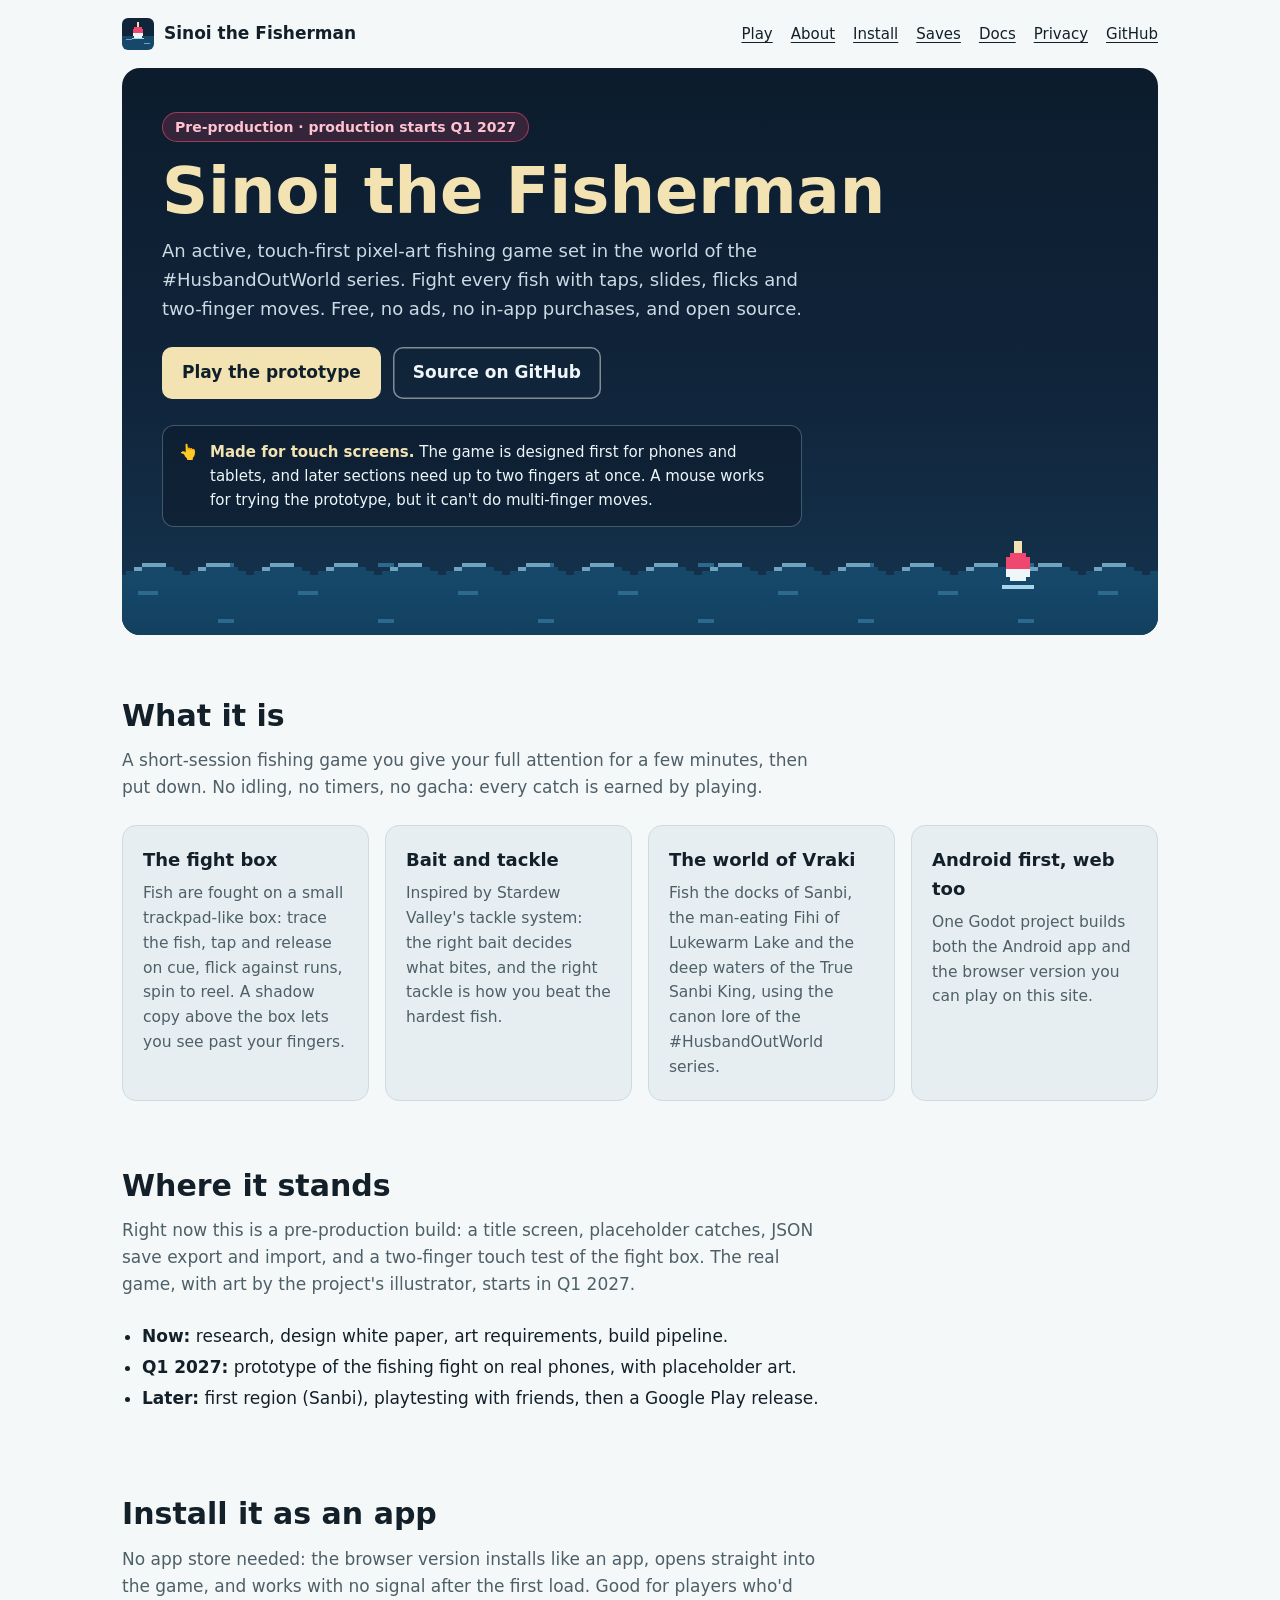
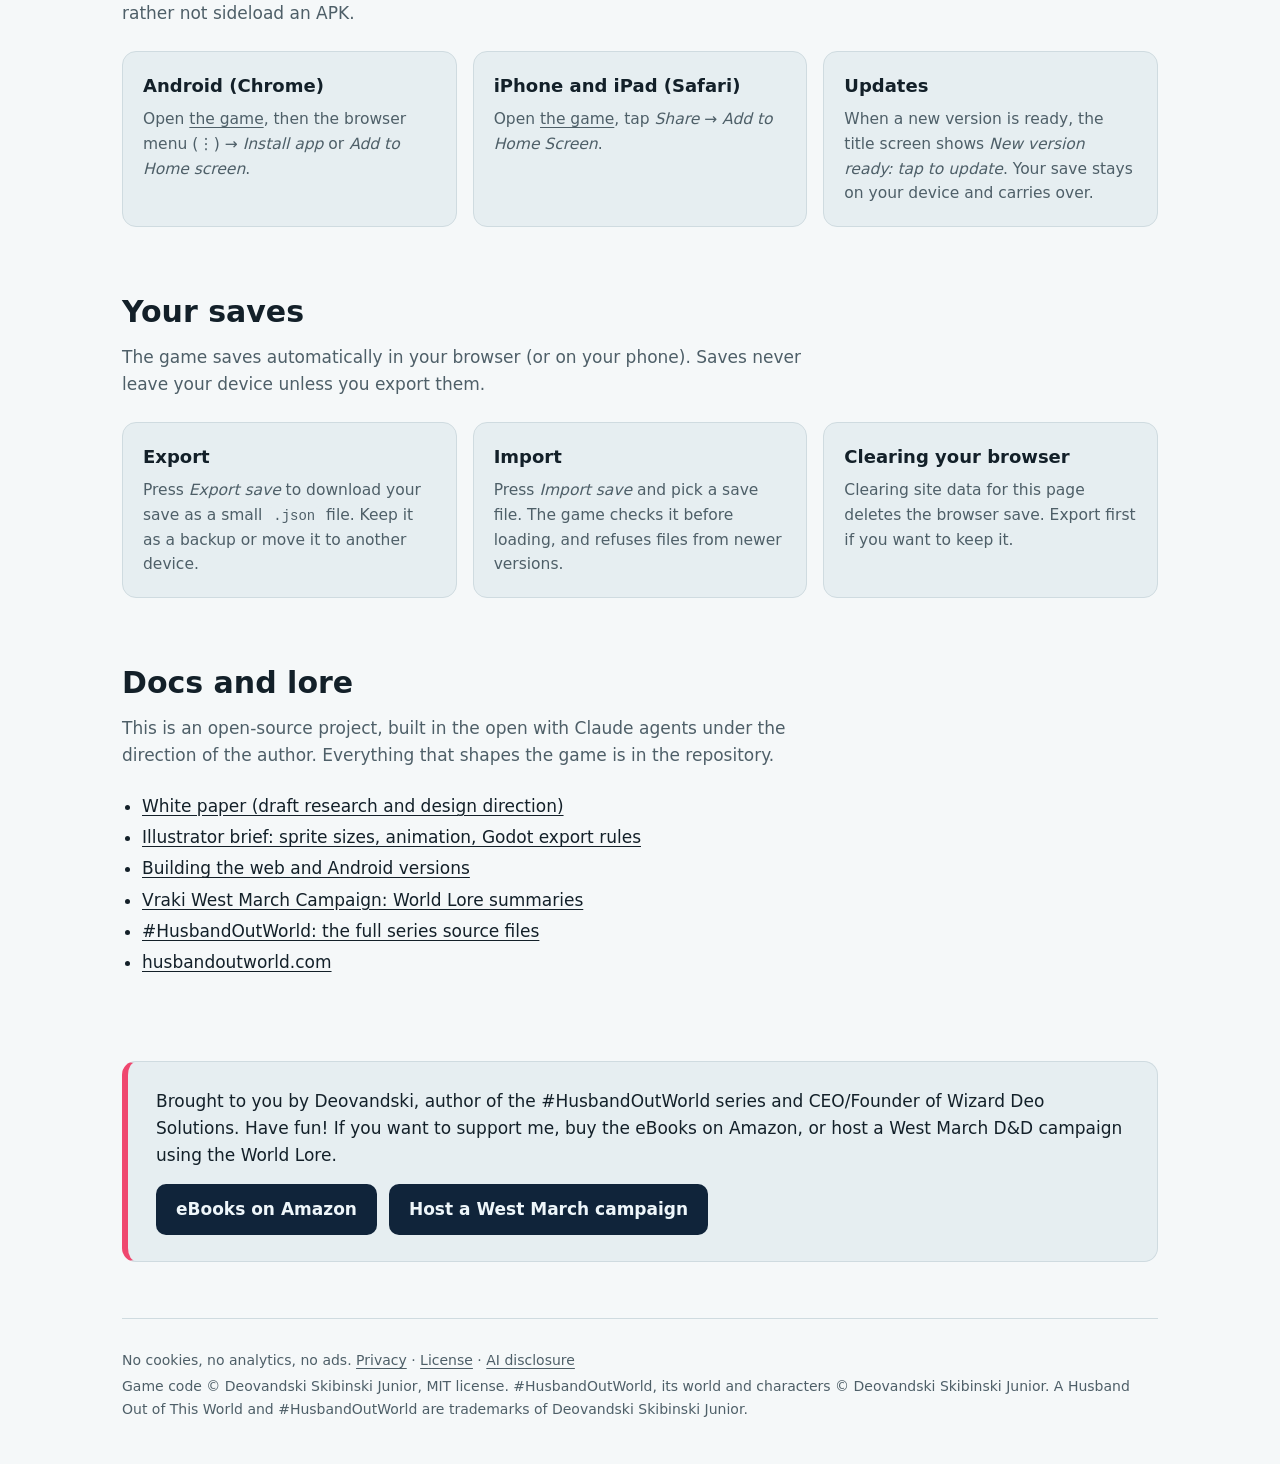
==== site/index.html @ 95990722 "Install from the landing page: shared site manifest and a game-specific app id The landing page link" ====
<!doctype html>
<html lang="en">
<head>
  <meta charset="utf-8">
  <meta name="viewport" content="width=device-width, initial-scale=1">
  <title>Sinoi the Fisherman — a touch-first pixel fishing game</title>
  <meta name="description" content="Sinoi the Fisherman is an open-source, active, touch-first pixel-art fishing game set in the world of the #HusbandOutWorld series. Free, no ads, no in-app purchases. In pre-production.">
  <meta property="og:title" content="Sinoi the Fisherman">
  <meta property="og:description" content="An open-source, touch-first pixel-art fishing game set in the world of #HusbandOutWorld. In pre-production.">
  <meta property="og:image" content="icon.png">
  <link rel="icon" type="image/png" href="icon.png">
  <!-- Installable app (generated by tools/web_postexport.py at deploy time). -->
  <link rel="manifest" href="manifest.webmanifest">
  <meta name="theme-color" content="#10243a">
  <link rel="apple-touch-icon" href="play/index.180x180.png">
  <meta name="apple-mobile-web-app-title" content="Sinoi">
  <link rel="stylesheet" href="style.css">
</head>
<body>
  <div class="wrap">
    <header class="top">
      <a class="brand" href="./"><img src="icon.png" alt="">Sinoi the Fisherman</a>
      <nav>
        <a href="play/">Play</a>
        <a href="#about">About</a>
        <a href="#install">Install</a>
        <a href="#saves">Saves</a>
        <a href="#docs">Docs</a>
        <a href="privacy.html">Privacy</a>
        <a href="https://github.com/Deovandski/Sinoi-the-fisherman">GitHub</a>
      </nav>
    </header>

    <div class="hero">
      <span class="badge">Pre-production · production starts Q1 2027</span>
      <h1>Sinoi the Fisherman</h1>
      <p class="lead">An active, touch-first pixel-art fishing game set in the world of the #HusbandOutWorld series. Fight every fish with taps, slides, flicks and two-finger moves. Free, no ads, no in-app purchases, and open source.</p>
      <div class="actions">
        <a class="btn" href="play/">Play the prototype</a>
        <a class="btn ghost" href="https://github.com/Deovandski/Sinoi-the-fisherman">Source on GitHub</a>
      </div>
      <div class="touch-note" role="note">
        <span aria-hidden="true">👆</span>
        <div><strong>Made for touch screens.</strong> The game is designed first for phones and tablets, and later sections need up to two fingers at once. A mouse works for trying the prototype, but it can't do multi-finger moves.</div>
      </div>
      <span class="bobber" aria-hidden="true"></span>
    </div>

    <section id="about">
      <h2>What it is</h2>
      <p class="lede">A short-session fishing game you give your full attention for a few minutes, then put down. No idling, no timers, no gacha: every catch is earned by playing.</p>
      <div class="grid">
        <div class="card"><h3>The fight box</h3><p>Fish are fought on a small trackpad-like box: trace the fish, tap and release on cue, flick against runs, spin to reel. A shadow copy above the box lets you see past your fingers.</p></div>
        <div class="card"><h3>Bait and tackle</h3><p>Inspired by Stardew Valley's tackle system: the right bait decides what bites, and the right tackle is how you beat the hardest fish.</p></div>
        <div class="card"><h3>The world of Vraki</h3><p>Fish the docks of Sanbi, the man-eating Fihi of Lukewarm Lake and the deep waters of the True Sanbi King, using the canon lore of the #HusbandOutWorld series.</p></div>
        <div class="card"><h3>Android first, web too</h3><p>One Godot project builds both the Android app and the browser version you can play on this site.</p></div>
      </div>
    </section>

    <section id="status">
      <h2>Where it stands</h2>
      <p class="lede">Right now this is a pre-production build: a title screen, placeholder catches, JSON save export and import, and a two-finger touch test of the fight box. The real game, with art by the project's illustrator, starts in Q1 2027.</p>
      <ul class="plain">
        <li><strong>Now:</strong> research, design white paper, art requirements, build pipeline.</li>
        <li><strong>Q1 2027:</strong> prototype of the fishing fight on real phones, with placeholder art.</li>
        <li><strong>Later:</strong> first region (Sanbi), playtesting with friends, then a Google Play release.</li>
      </ul>
    </section>

    <section id="install">
      <h2>Install it as an app</h2>
      <p class="lede">No app store needed: the browser version installs like an app, opens straight into the game, and works with no signal after the first load. Good for players who'd rather not sideload an APK.</p>
      <div class="grid">
        <div class="card"><h3>Android (Chrome)</h3><p>Open <a href="play/">the game</a>, then the browser menu (⋮) → <em>Install app</em> or <em>Add to Home screen</em>.</p></div>
        <div class="card"><h3>iPhone and iPad (Safari)</h3><p>Open <a href="play/">the game</a>, tap <em>Share</em> → <em>Add to Home Screen</em>.</p></div>
        <div class="card"><h3>Updates</h3><p>When a new version is ready, the title screen shows <em>New version ready: tap to update</em>. Your save stays on your device and carries over.</p></div>
      </div>
    </section>

    <section id="saves">
      <h2>Your saves</h2>
      <p class="lede">The game saves automatically in your browser (or on your phone). Saves never leave your device unless you export them.</p>
      <div class="grid">
        <div class="card"><h3>Export</h3><p>Press <em>Export save</em> to download your save as a small <code>.json</code> file. Keep it as a backup or move it to another device.</p></div>
        <div class="card"><h3>Import</h3><p>Press <em>Import save</em> and pick a save file. The game checks it before loading, and refuses files from newer versions.</p></div>
        <div class="card"><h3>Clearing your browser</h3><p>Clearing site data for this page deletes the browser save. Export first if you want to keep it.</p></div>
      </div>
    </section>

    <section id="docs">
      <h2>Docs and lore</h2>
      <p class="lede">This is an open-source project, built in the open with Claude agents under the direction of the author. Everything that shapes the game is in the repository.</p>
      <ul class="plain">
        <li><a href="https://github.com/Deovandski/Sinoi-the-fisherman/tree/main/docs/white-paper">White paper (draft research and design direction)</a></li>
        <li><a href="https://github.com/Deovandski/Sinoi-the-fisherman/blob/main/docs/art/illustrator-brief.md">Illustrator brief: sprite sizes, animation, Godot export rules</a></li>
        <li><a href="https://github.com/Deovandski/Sinoi-the-fisherman/blob/main/docs/BUILDING.md">Building the web and Android versions</a></li>
        <li><a href="https://github.com/Deovandski/Vraki-West-March-Campaign-D-D">Vraki West March Campaign: World Lore summaries</a></li>
        <li><a href="https://github.com/Deovandski/HusbandOutWorld">#HusbandOutWorld: the full series source files</a></li>
        <li><a href="https://husbandoutworld.com/">husbandoutworld.com</a></li>
      </ul>
    </section>

    <div class="support">
      <p>Brought to you by Deovandski, author of the #HusbandOutWorld series and CEO/Founder of Wizard Deo Solutions. Have fun! If you want to support me, buy the eBooks on Amazon, or host a West March D&amp;D campaign using the World Lore.</p>
      <div class="actions">
        <a class="btn" href="https://www.amazon.com/dp/B0BT5XM4QC">eBooks on Amazon</a>
        <a class="btn" href="https://github.com/Deovandski/Vraki-West-March-Campaign-D-D">Host a West March campaign</a>
      </div>
    </div>

    <footer>
      <p>No cookies, no analytics, no ads. <a href="privacy.html">Privacy</a> · <a href="https://github.com/Deovandski/Sinoi-the-fisherman/blob/main/LICENSE">License</a> · <a href="https://github.com/Deovandski/Sinoi-the-fisherman/blob/main/AI-DISCLOSURE.md">AI disclosure</a></p>
      <p>Game code © Deovandski Skibinski Junior, MIT license. #HusbandOutWorld, its world and characters © Deovandski Skibinski Junior. A Husband Out of This World and #HusbandOutWorld are trademarks of Deovandski Skibinski Junior.</p>
    </footer>
  </div>
</body>
</html>
---- site/style.css ----
:root {
  --sea-deep: #0d1b2a;
  --sea: #10243a;
  --sea-2: #16486a;
  --foam: #eef6fa;
  --mist: #9fc3d6;
  --sand: #f3e3b3;
  --coral: #ef476f;
  --kelp: #06d6a0;
  --paper: #f5f8f9;
  --paper-2: #e6eef1;
  --rule: #cfdbe0;
  --ink: #132029;
  --ink-soft: #4e5f68;
  --focus: #2f7df6;
  --radius: 18px;
}
@media (prefers-color-scheme: dark) {
  :root {
    --paper: #0b151d;
    --paper-2: #13222d;
    --rule: #26404f;
    --ink: #e6eff3;
    --ink-soft: #9db2bd;
  }
}
* { box-sizing: border-box; }
html { -webkit-text-size-adjust: 100%; scroll-behavior: smooth; }
@media (prefers-reduced-motion: reduce) { html { scroll-behavior: auto; } }
body {
  margin: 0;
  background: var(--paper);
  color: var(--ink);
  font-family: system-ui, -apple-system, "Segoe UI", Roboto, sans-serif;
  font-size: 17px;
  line-height: 1.6;
}
a { color: inherit; text-underline-offset: 3px; }
:focus-visible { outline: 3px solid var(--focus); outline-offset: 3px; border-radius: 4px; }
.wrap { max-width: 1080px; margin: 0 auto; padding: 0 22px; }

.top { display: flex; align-items: center; justify-content: space-between; gap: 16px; padding: 18px 0; flex-wrap: wrap; }
.brand { display: flex; align-items: center; gap: 10px; font-weight: 800; text-decoration: none; }
.brand img { width: 32px; height: 32px; image-rendering: pixelated; border-radius: 6px; }
.top nav { display: flex; gap: 18px; font-size: 15px; flex-wrap: wrap; }

.hero {
  /* Night sky over the whole text area; the sea is a strip along the bottom
     so the waterline never cuts through the text or buttons. */
  background: linear-gradient(180deg, #0c1c2d 0%, var(--sea) 55%, #15344f 100%);
  color: var(--foam);
  border-radius: var(--radius);
  padding: 44px 40px 108px;
  position: relative;
  overflow: hidden;
}
.hero > * { position: relative; z-index: 1; }
.hero::after {
  content: "";
  position: absolute;
  left: 0; right: 0; bottom: 0;
  height: 72px;
  /* Pixel waves (16 x 4 tile drawn at 4x), then deep water with foam dashes. */
  background:
    url("data:image/svg+xml,%3Csvg xmlns='http://www.w3.org/2000/svg' width='16' height='4' shape-rendering='crispEdges'%3E%3Crect x='5' y='0' width='6' height='1' fill='%236fa3c0'/%3E%3Crect x='3' y='1' width='10' height='1' fill='%2316486a'/%3E%3Crect x='3' y='1' width='2' height='1' fill='%236fa3c0'/%3E%3Crect x='1' y='2' width='14' height='1' fill='%2316486a'/%3E%3Crect x='0' y='3' width='16' height='1' fill='%2316486a'/%3E%3C/svg%3E") repeat-x 0 0 / 64px 16px,
    url("data:image/svg+xml,%3Csvg xmlns='http://www.w3.org/2000/svg' width='40' height='14' shape-rendering='crispEdges'%3E%3Crect x='4' y='3' width='5' height='1' fill='%232a6a8f'/%3E%3Crect x='24' y='10' width='4' height='1' fill='%232a6a8f'/%3E%3C/svg%3E") repeat 0 16px / 160px 56px,
    linear-gradient(transparent 16px, #16486a 16px, #12405f 100%);
  image-rendering: pixelated;
}
.hero .bobber {
  position: absolute; z-index: 1;
  right: 12%; bottom: 46px;
  width: 32px; height: 48px;
  background: url("data:image/svg+xml,%3Csvg xmlns='http://www.w3.org/2000/svg' width='8' height='12' shape-rendering='crispEdges'%3E%3Crect x='3' y='0' width='2' height='3' fill='%23f3e3b3'/%3E%3Crect x='2' y='3' width='4' height='1' fill='%23ef476f'/%3E%3Crect x='1' y='4' width='6' height='3' fill='%23ef476f'/%3E%3Crect x='1' y='7' width='6' height='2' fill='%23eef6fa'/%3E%3Crect x='2' y='9' width='4' height='1' fill='%23eef6fa'/%3E%3Crect x='0' y='11' width='8' height='1' fill='%23a9d3e8'/%3E%3C/svg%3E") no-repeat center / 32px 48px;
  image-rendering: pixelated;
  animation: bob 2.4s steps(4, end) infinite;
}
@keyframes bob { 0%, 100% { transform: translateY(0); } 50% { transform: translateY(4px); } }
@media (prefers-reduced-motion: reduce) { .hero .bobber { animation: none; } }
@media (max-width: 640px) {
  .hero { padding: 32px 22px 100px; }
  .hero .bobber { right: 22px; }
}
.badge {
  display: inline-block; font-size: 14px; font-weight: 700;
  background: rgba(239, 71, 111, .18); color: #ffc2d1;
  border: 1px solid rgba(239, 71, 111, .6); border-radius: 999px; padding: 3px 12px;
}
.hero h1 { font-size: clamp(36px, 6vw, 64px); line-height: 1.04; margin: 16px 0 12px; font-weight: 800; color: var(--sand); }
.hero p.lead { max-width: 40rem; color: #c9dbe4; font-size: 18px; margin: 0 0 24px; }
.actions { display: flex; flex-wrap: wrap; gap: 12px; align-items: center; }
.btn {
  font: inherit; font-weight: 800;
  display: inline-flex; align-items: center; gap: 8px;
  background: var(--sand); color: #10202b;
  padding: 12px 20px; border-radius: 10px; text-decoration: none; border: 0; cursor: pointer;
}
.btn:hover { background: #fff3cf; }
.btn.ghost { background: transparent; color: var(--foam); box-shadow: inset 0 0 0 1.5px rgba(238, 246, 250, .5); }
.btn.ghost:hover { box-shadow: inset 0 0 0 2px var(--foam); }

.touch-note {
  margin-top: 26px; display: flex; gap: 12px; align-items: flex-start;
  background: rgba(13, 27, 42, .55); border: 1px solid rgba(159, 195, 214, .35);
  border-radius: 12px; padding: 14px 16px; max-width: 40rem; font-size: 15px;
}
.touch-note strong { color: var(--sand); }

section { padding: 64px 0 4px; }
h2 { font-size: 30px; line-height: 1.15; margin: 0 0 14px; font-weight: 800; }
h3 { font-size: 18px; margin: 0 0 6px; }
.lede { max-width: 44rem; color: var(--ink-soft); margin: 0 0 24px; }
.grid { display: grid; gap: 16px; grid-template-columns: repeat(auto-fit, minmax(240px, 1fr)); }
.card { background: var(--paper-2); border: 1px solid var(--rule); border-radius: 14px; padding: 20px; }
.card p { margin: 0; color: var(--ink-soft); font-size: 15.5px; }
code { font-size: .9em; background: var(--paper-2); padding: 1px 6px; border-radius: 5px; }
ul.plain { padding-left: 20px; }
ul.plain li { margin: 4px 0; }

.support {
  margin: 64px 0 0; padding: 26px 28px; border-radius: 14px;
  background: var(--paper-2); border: 1px solid var(--rule); border-left: 6px solid var(--coral);
}
.support p { margin: 0 0 14px; }
.support .btn { background: var(--sea); color: var(--foam); }
.support .btn:hover { background: var(--sea-2); }

footer { margin: 56px 0 0; padding: 26px 0 40px; border-top: 1px solid var(--rule); color: var(--ink-soft); font-size: 14px; }
footer p { margin: 4px 0; }

/* Play page */
.play-page { background: var(--sea-deep); color: var(--foam); min-height: 100vh; margin: 0; }
.play-bar { display: flex; align-items: center; justify-content: space-between; gap: 10px; padding: 8px 14px; font-size: 14px; flex-wrap: wrap; }
.play-bar a { color: var(--mist); }
.stage { display: flex; justify-content: center; padding: 0 0 12px; }
.stage iframe {
  border: 0; display: block; background: var(--sea);
  height: calc(100vh - 92px); height: calc(100dvh - 92px);
  aspect-ratio: 9 / 18; max-width: 100vw;
  border-radius: 10px;
}
.play-help { max-width: 640px; margin: 0 auto; padding: 0 16px 24px; font-size: 14px; color: #c9dbe4; }
@media (max-width: 700px) and (pointer: coarse) {
  .stage iframe { aspect-ratio: auto; width: 100vw; border-radius: 0; }
}
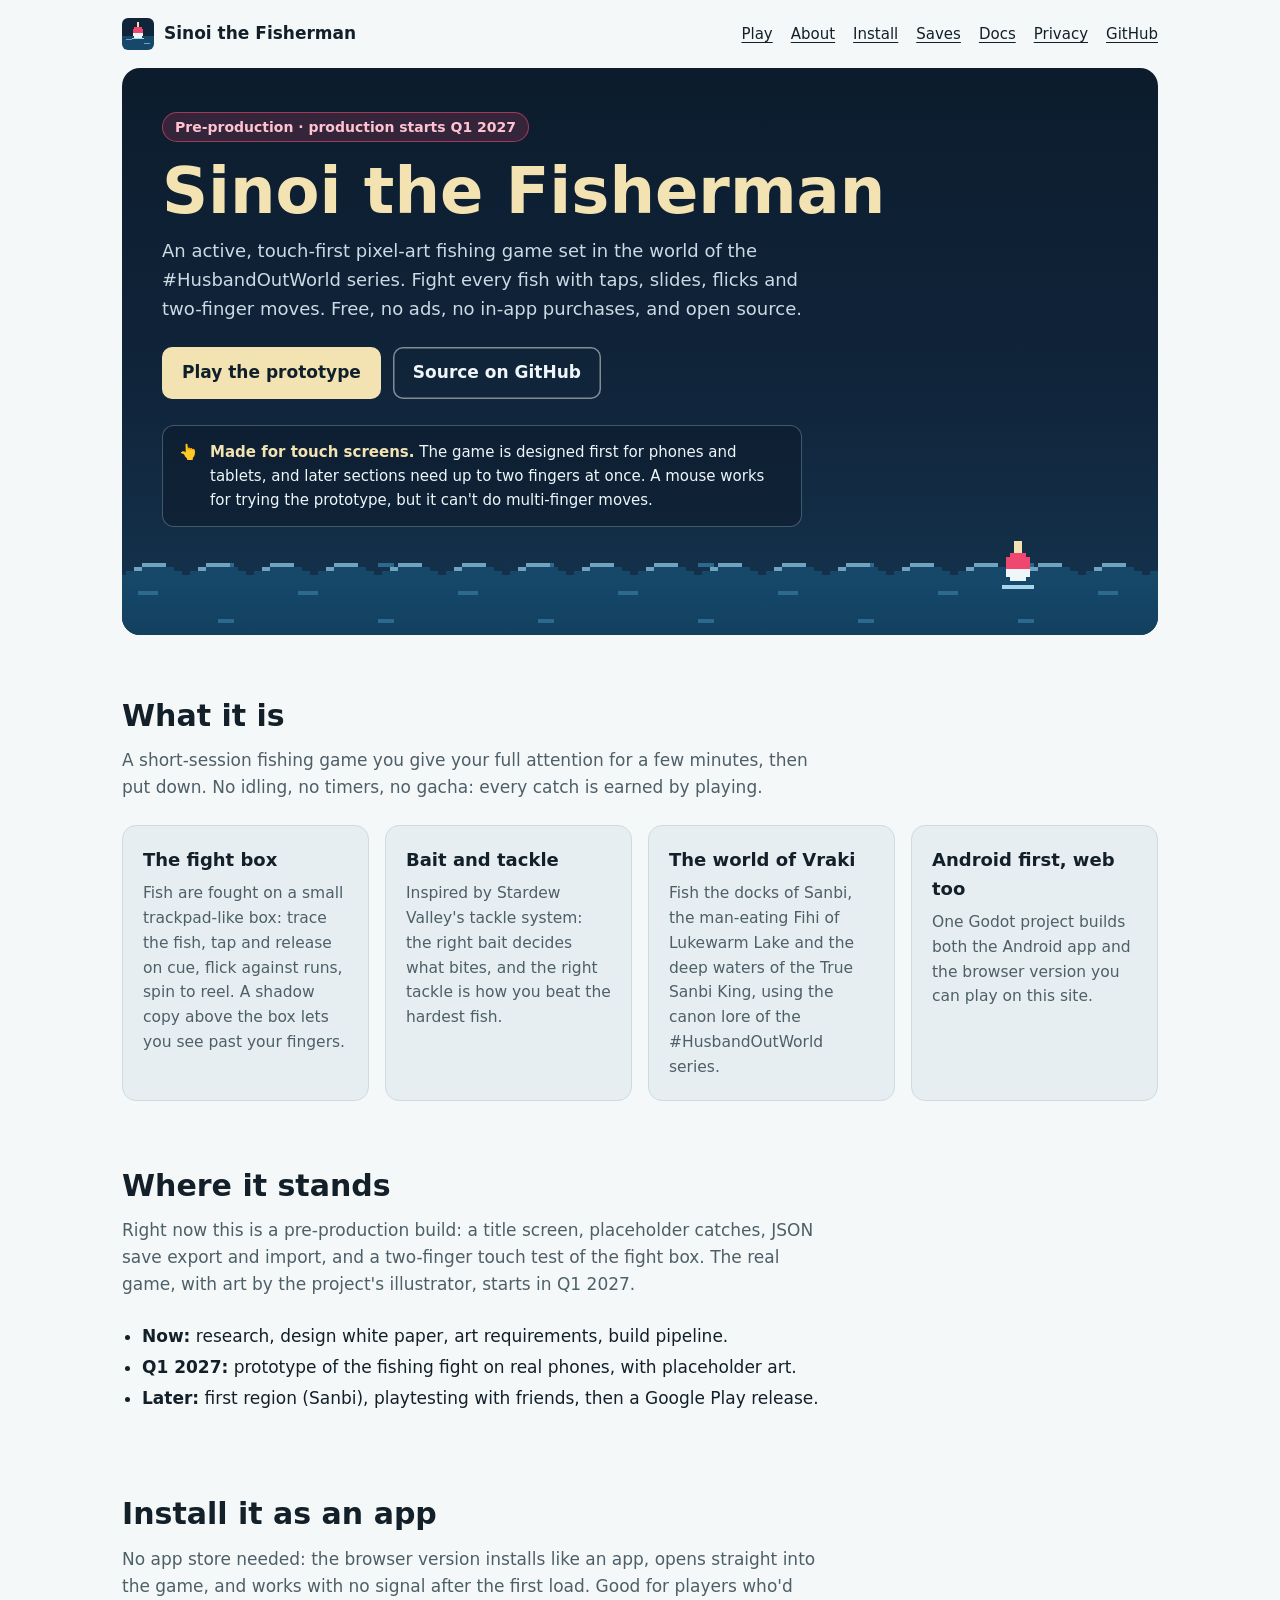
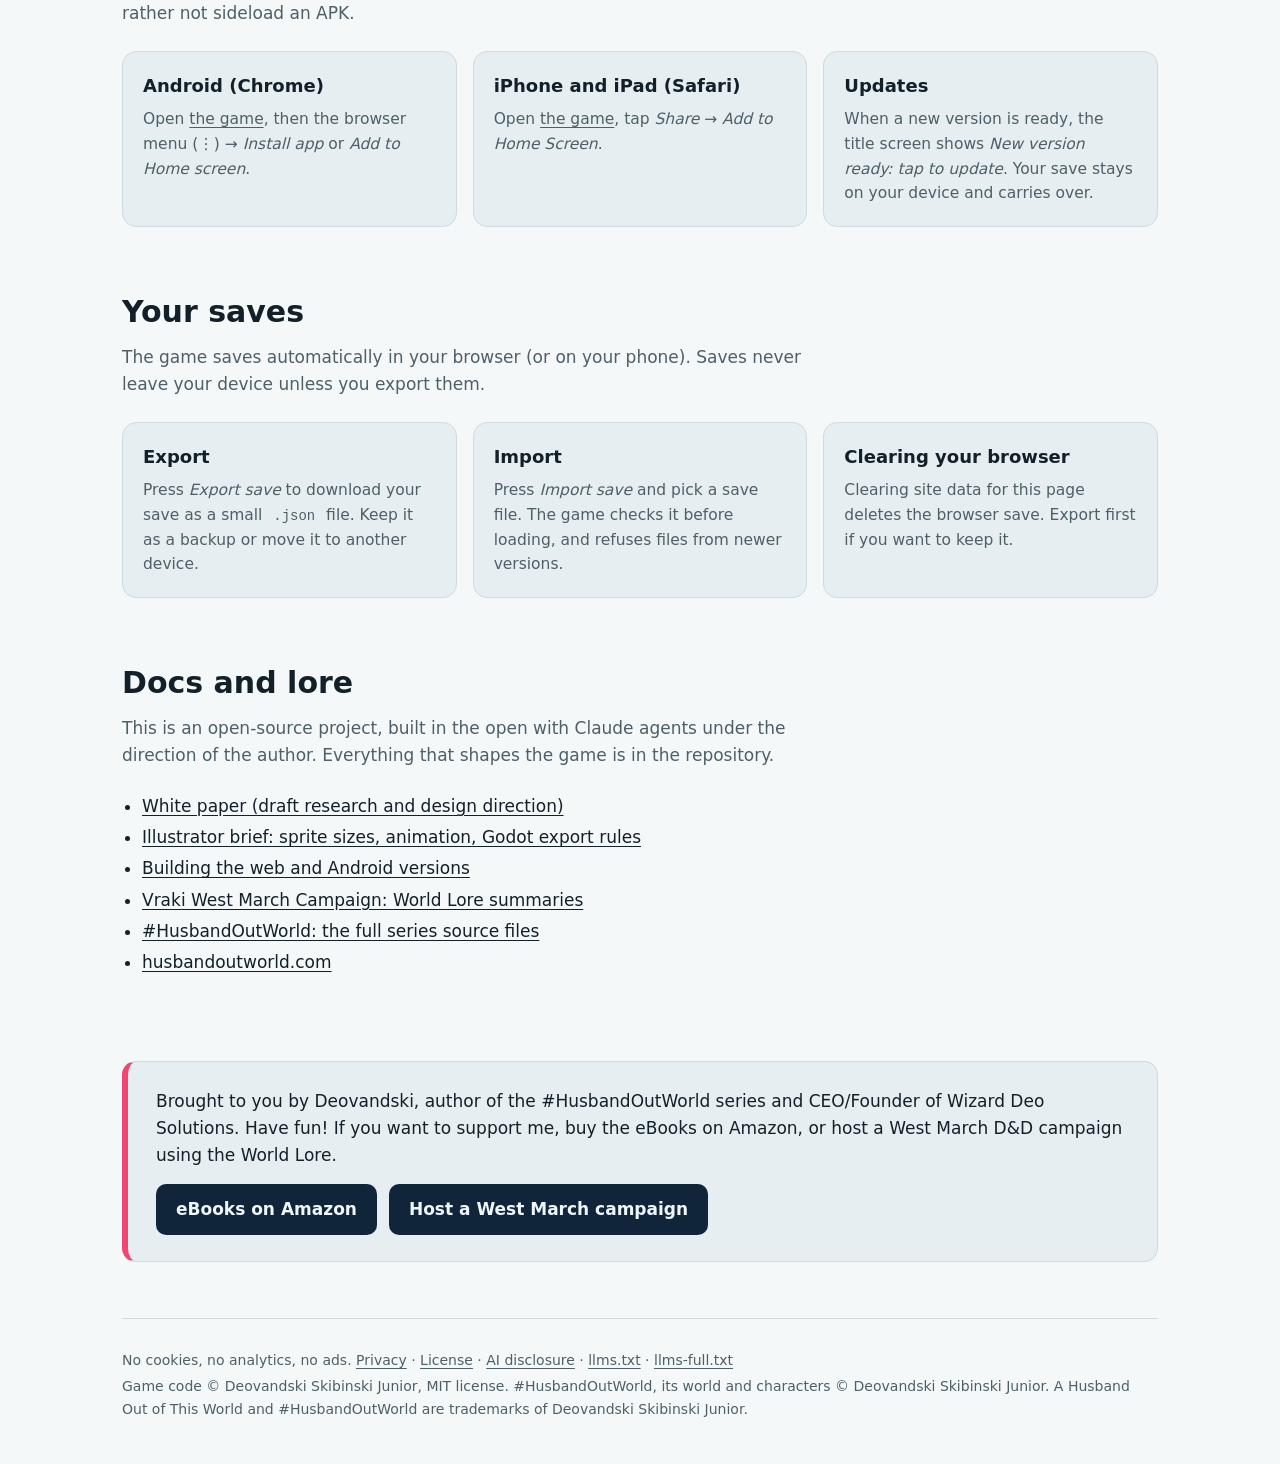
==== commit 0d4c0675: "Make the site readable for AI tools and search engines Adds a hand-written llms.txt and sitemap.xml," ====
--- a/site/index.html
+++ b/site/index.html
@@ -8,6 +8,9 @@
   <meta property="og:title" content="Sinoi the Fisherman">
   <meta property="og:description" content="An open-source, touch-first pixel-art fishing game set in the world of #HusbandOutWorld. In pre-production.">
   <meta property="og:image" content="icon.png">
+  <link rel="canonical" href="https://deovandski.github.io/Sinoi-the-fisherman/">
+  <link rel="alternate" type="text/markdown" href="llms.txt" title="llms.txt">
+  <link rel="sitemap" type="application/xml" href="sitemap.xml">
   <link rel="icon" type="image/png" href="icon.png">
   <!-- Installable app (generated by tools/web_postexport.py at deploy time). -->
   <link rel="manifest" href="manifest.webmanifest">
@@ -15,6 +18,7 @@
   <link rel="apple-touch-icon" href="play/index.180x180.png">
   <meta name="apple-mobile-web-app-title" content="Sinoi">
   <link rel="stylesheet" href="style.css">
+  <link rel="stylesheet" href="photo-viewer.css">
 </head>
 <body>
   <div class="wrap">
@@ -109,9 +113,19 @@
     </div>
 
     <footer>
-      <p>No cookies, no analytics, no ads. <a href="privacy.html">Privacy</a> · <a href="https://github.com/Deovandski/Sinoi-the-fisherman/blob/main/LICENSE">License</a> · <a href="https://github.com/Deovandski/Sinoi-the-fisherman/blob/main/AI-DISCLOSURE.md">AI disclosure</a></p>
+      <p>No cookies, no analytics, no ads. <a href="privacy.html">Privacy</a> · <a href="https://github.com/Deovandski/Sinoi-the-fisherman/blob/main/LICENSE">License</a> · <a href="https://github.com/Deovandski/Sinoi-the-fisherman/blob/main/AI-DISCLOSURE.md">AI disclosure</a> · <a href="llms.txt">llms.txt</a> · <a href="llms-full.txt">llms-full.txt</a></p>
       <p>Game code © Deovandski Skibinski Junior, MIT license. #HusbandOutWorld, its world and characters © Deovandski Skibinski Junior. A Husband Out of This World and #HusbandOutWorld are trademarks of Deovandski Skibinski Junior.</p>
     </footer>
   </div>
+
+  <!-- Every picture opens bigger here ("Pictures are clickable" in CLAUDE.md; photo-viewer.js). -->
+  <dialog id="photo-viewer" class="photo-viewer" aria-label="Picture">
+    <span class="pv-enlarge" hidden>Enlarge</span>
+    <button type="button" class="pv-close" aria-label="Close">×</button>
+    <button type="button" class="pv-prev" aria-label="Previous picture" hidden>‹</button>
+    <figure class="pv-fig"><img alt=""><figcaption class="pv-cap"><span class="pv-text"></span><time class="pv-date" hidden></time></figcaption></figure>
+    <button type="button" class="pv-next" aria-label="Next picture" hidden>›</button>
+  </dialog>
+  <script src="photo-viewer.js" defer></script>
 </body>
 </html>
--- a/site/photo-viewer.css
+++ b/site/photo-viewer.css
@@ -0,0 +1,25 @@
+/* Photo viewer (reusable component; see the top of photo-viewer.js). From HusbandOutWorld and Vraki-West-March-Campaign-D-D.
+   Theme: --pv-bg (the dark background), --pv-text (caption), --pv-button (‹ › background). */
+.photo-viewer {
+  box-sizing: border-box;
+  width: 100vw; height: 100vh; max-width: none; max-height: none;
+  margin: 0; padding: 2rem; border: 0; border-radius: 0;
+  background: var(--pv-bg, rgba(13, 27, 42, .94)); color: var(--pv-text, #eee);
+}
+.photo-viewer[open] { display: flex; align-items: center; justify-content: center; }
+.photo-viewer::backdrop { background: transparent; backdrop-filter: none; }
+.pv-fig { margin: 0; display: flex; flex-direction: column; align-items: center; gap: .7rem; }
+.pv-fig img { max-height: 82vh; max-width: 88vw; border-radius: 8px; cursor: zoom-out; }
+.pv-cap { display: flex; flex-direction: column; gap: .2rem; font: .95em system-ui, sans-serif; text-align: center; max-width: 40rem; }
+.pv-date { font-weight: 700; }
+.pv-prev, .pv-next { position: absolute; top: 50%; transform: translateY(-50%); width: 3rem; height: 3rem; border-radius: 50%; border: 0; background: var(--pv-button, rgba(255, 255, 255, .12)); color: #fff; font-size: 2rem; line-height: 1; cursor: pointer; }
+.pv-prev { left: 1rem; } .pv-next { right: 1rem; }
+.pv-prev:hover, .pv-next:hover { background: rgba(255, 255, 255, .25); }
+.pv-close { position: absolute; top: 1rem; right: 1.2rem; min-width: 2.75rem; min-height: 2.75rem; font-size: 2rem; background: none; border: 0; color: #fff; cursor: pointer; }
+.pv-prev:focus-visible, .pv-next:focus-visible, .pv-close:focus-visible { outline: 2px solid #fff; outline-offset: 2px; }
+.pv-prev[hidden], .pv-next[hidden], .pv-text[hidden], .pv-date[hidden] { display: none; }
+html[dir="rtl"] .pv-prev { left: auto; right: 1rem; } html[dir="rtl"] .pv-next { right: auto; left: 1rem; }
+html[dir="rtl"] .pv-close { right: auto; left: 1.2rem; }
+/* pictures that open */
+[data-photo-viewer] { cursor: zoom-in; }
+img[data-photo-viewer]:focus-visible { outline: 3px solid var(--kelp, #06d6a0); outline-offset: 3px; }
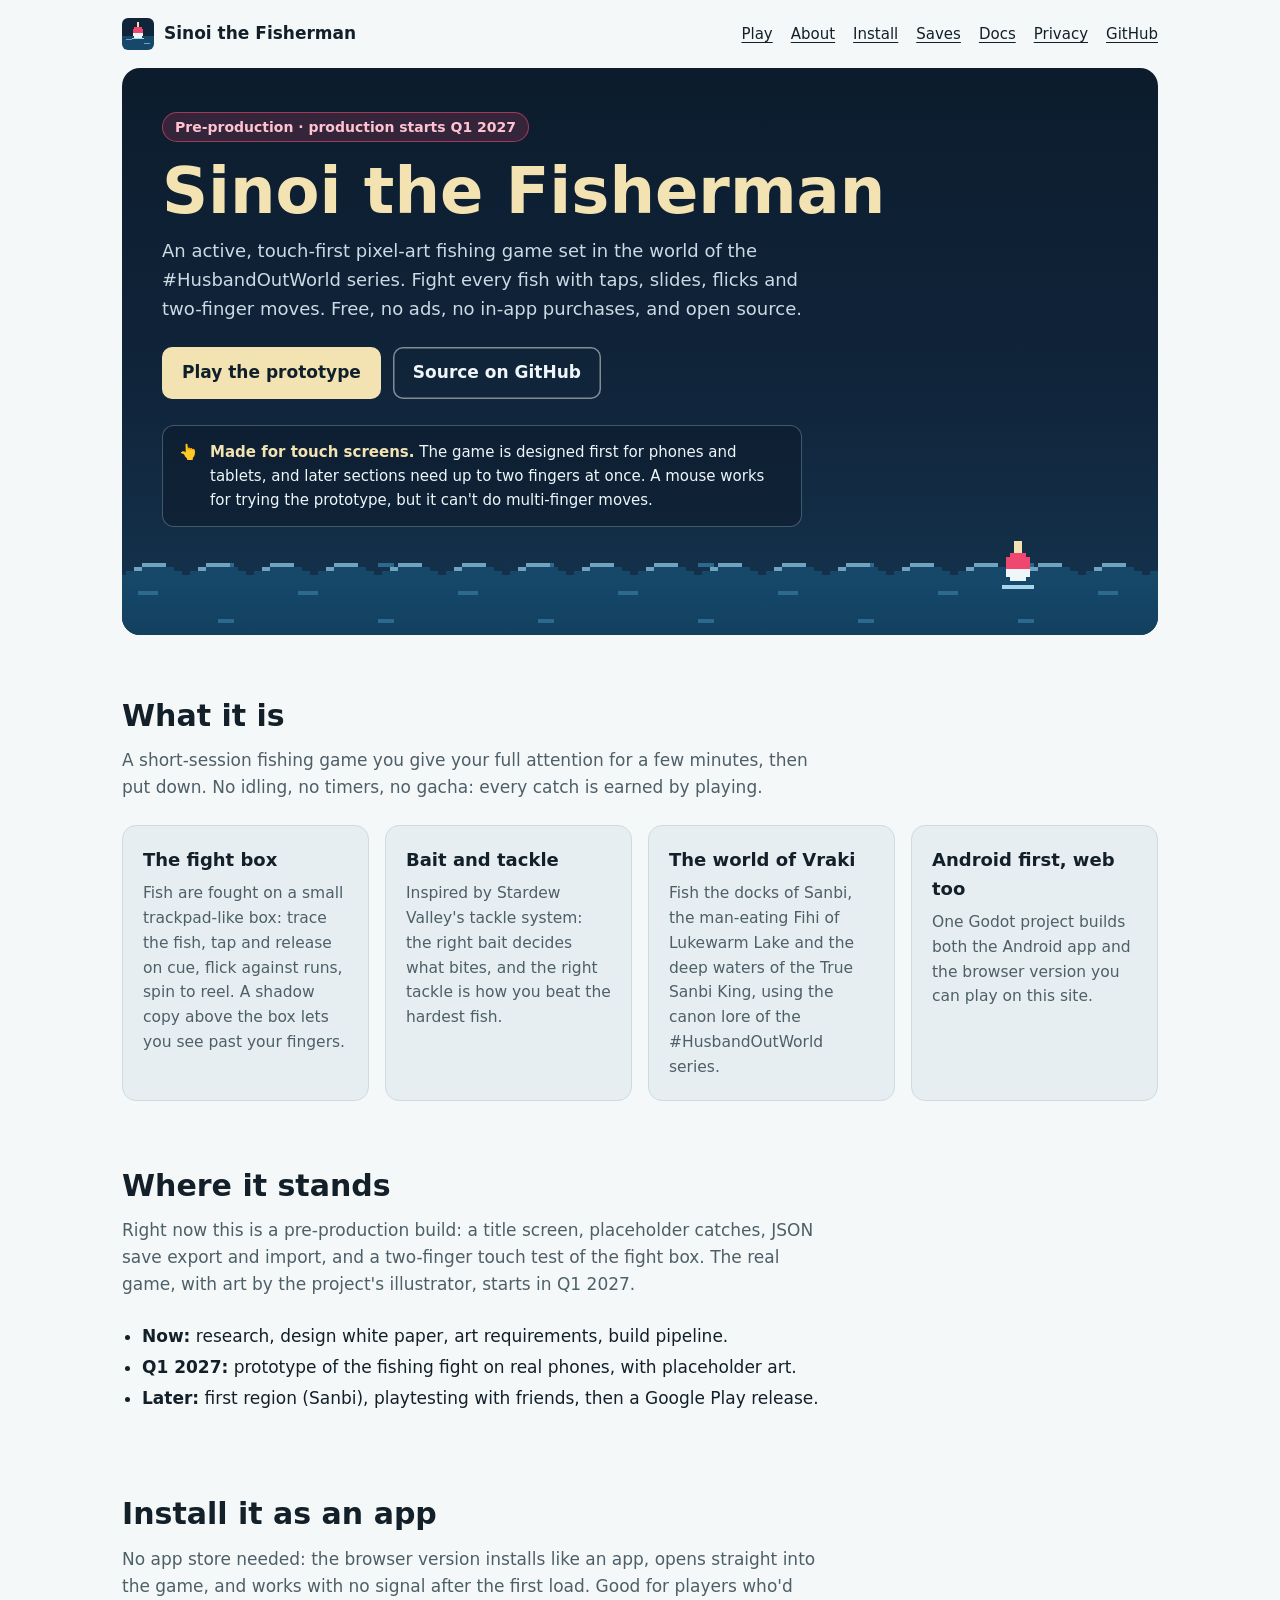
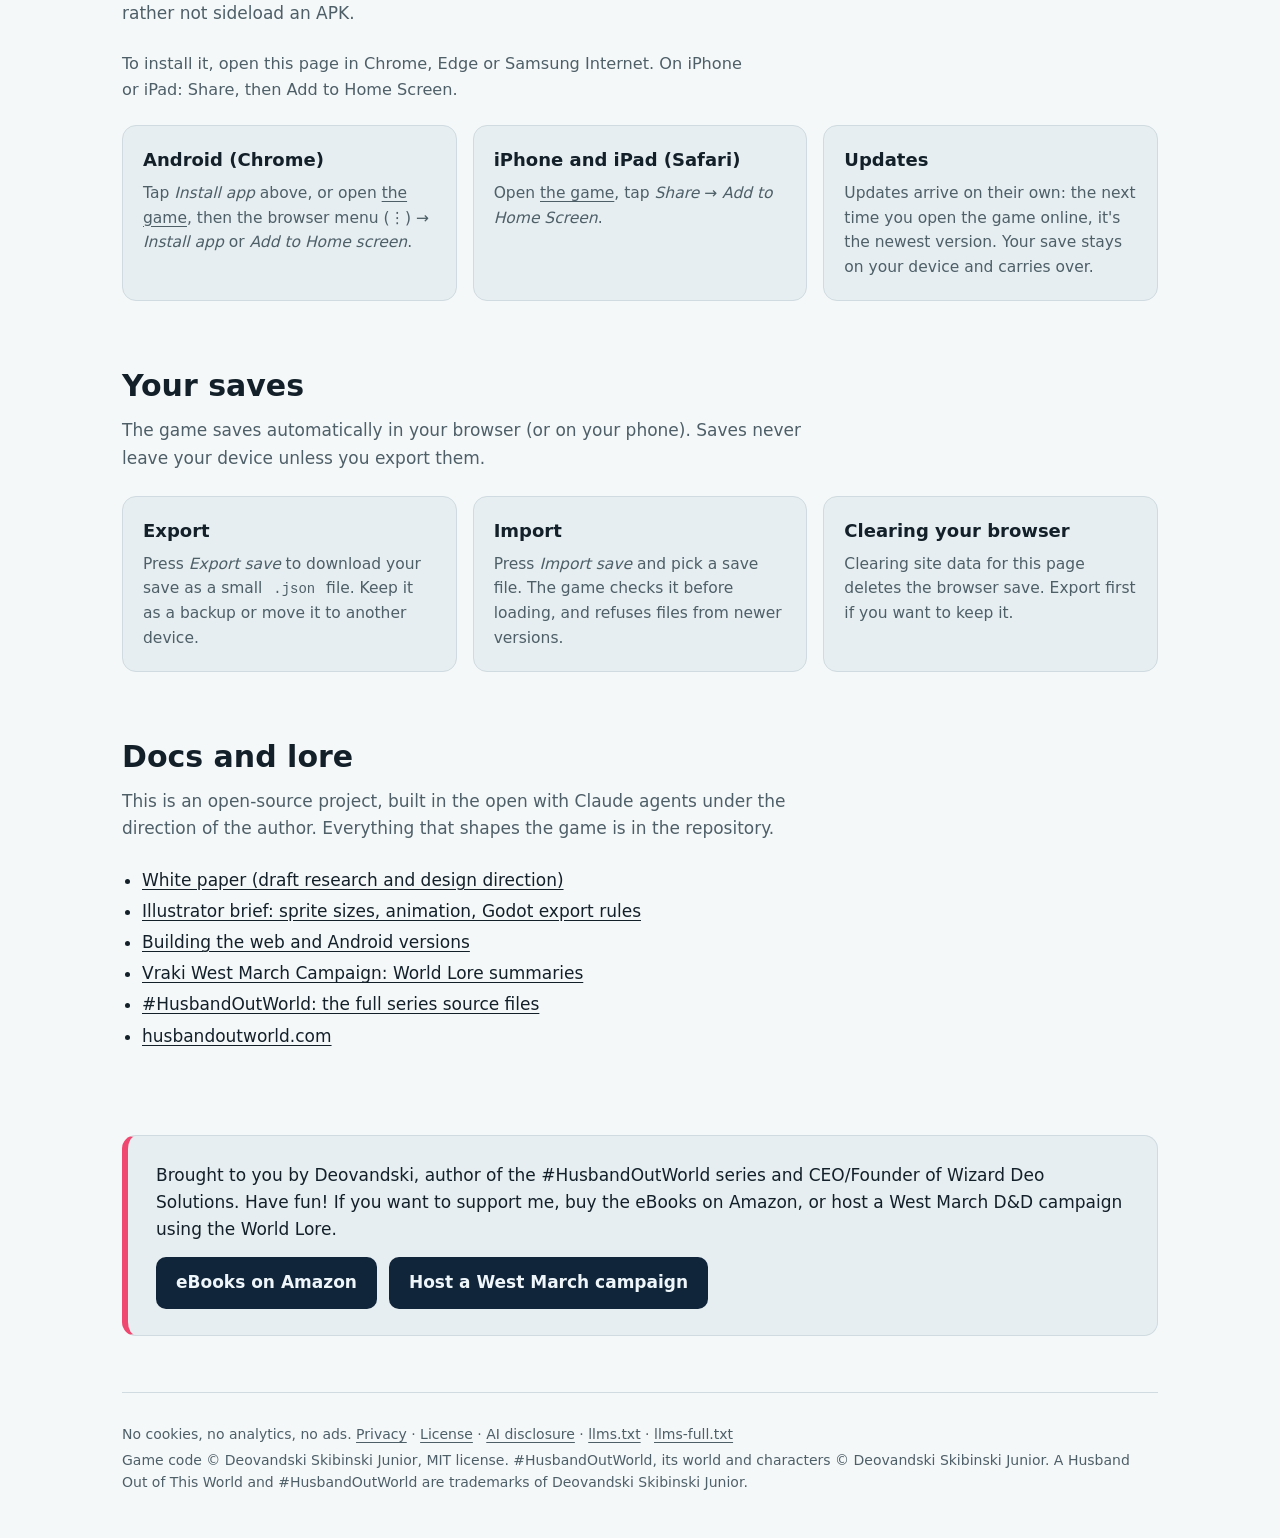
==== commit e40a392f: "Install app button on the website - site/install-app.js + install-app.css, ported from Deovandski/De" ====
--- a/site/index.html
+++ b/site/index.html
@@ -19,6 +19,9 @@
   <meta name="apple-mobile-web-app-title" content="Sinoi">
   <link rel="stylesheet" href="style.css">
   <link rel="stylesheet" href="photo-viewer.css">
+  <link rel="stylesheet" href="install-app.css">
+  <!-- Not deferred: it keeps the browser's install offer even if it comes early (install-app.js). -->
+  <script src="install-app.js"></script>
 </head>
 <body>
   <div class="wrap">
@@ -74,10 +77,25 @@
     <section id="install">
       <h2>Install it as an app</h2>
       <p class="lede">No app store needed: the browser version installs like an app, opens straight into the game, and works with no signal after the first load. Good for players who'd rather not sideload an APK.</p>
+      <!-- Install app button (install-app.js): shows when the browser can install the game right now, otherwise how to get there. -->
+      <div class="install-app" data-install-app>
+        <span class="install-app__strings" hidden>
+          <span data-k="installed">You’re using the installed app.</span>
+          <span data-k="done">Installed! Open it from your home screen or app list.</span>
+          <span data-k="android">No install button? Open this page in Chrome (⋮ → Open in Chrome), then ⋮ → Install app.</span>
+          <span data-k="ios">On iPhone or iPad: tap Share, then Add to Home Screen.</span>
+          <span data-k="other">To install it, open this page in Chrome, Edge or Samsung Internet. On iPhone or iPad: Share, then Add to Home Screen.</span>
+        </span>
+        <button type="button" class="install-app__btn" hidden>
+          <svg viewBox="0 0 24 24" width="18" height="18" aria-hidden="true"><path fill="currentColor" d="M11 3h2v9.6l3.3-3.3 1.4 1.4L12 16.4l-5.7-5.7 1.4-1.4 3.3 3.3V3Zm-6 15h14v2H5v-2Z"/></svg>
+          <span>Install app</span>
+        </button>
+        <p class="install-app__note" aria-live="polite"></p>
+      </div>
       <div class="grid">
-        <div class="card"><h3>Android (Chrome)</h3><p>Open <a href="play/">the game</a>, then the browser menu (⋮) → <em>Install app</em> or <em>Add to Home screen</em>.</p></div>
+        <div class="card"><h3>Android (Chrome)</h3><p>Tap <em>Install app</em> above, or open <a href="play/">the game</a>, then the browser menu (⋮) → <em>Install app</em> or <em>Add to Home screen</em>.</p></div>
         <div class="card"><h3>iPhone and iPad (Safari)</h3><p>Open <a href="play/">the game</a>, tap <em>Share</em> → <em>Add to Home Screen</em>.</p></div>
-        <div class="card"><h3>Updates</h3><p>When a new version is ready, the title screen shows <em>New version ready: tap to update</em>. Your save stays on your device and carries over.</p></div>
+        <div class="card"><h3>Updates</h3><p>Updates arrive on their own: the next time you open the game online, it's the newest version. Your save stays on your device and carries over.</p></div>
       </div>
     </section>
 
@@ -104,6 +122,7 @@
       </ul>
     </section>
 
+    <!-- one-source:support (tools/sync_site.py; edit game/data/credits.json) -->
     <div class="support">
       <p>Brought to you by Deovandski, author of the #HusbandOutWorld series and CEO/Founder of Wizard Deo Solutions. Have fun! If you want to support me, buy the eBooks on Amazon, or host a West March D&amp;D campaign using the World Lore.</p>
       <div class="actions">
@@ -111,11 +130,14 @@
         <a class="btn" href="https://github.com/Deovandski/Vraki-West-March-Campaign-D-D">Host a West March campaign</a>
       </div>
     </div>
+    <!-- /one-source:support -->
 
+    <!-- one-source:footer (tools/sync_site.py; edit tools/site_parts/footer.html) -->
     <footer>
       <p>No cookies, no analytics, no ads. <a href="privacy.html">Privacy</a> · <a href="https://github.com/Deovandski/Sinoi-the-fisherman/blob/main/LICENSE">License</a> · <a href="https://github.com/Deovandski/Sinoi-the-fisherman/blob/main/AI-DISCLOSURE.md">AI disclosure</a> · <a href="llms.txt">llms.txt</a> · <a href="llms-full.txt">llms-full.txt</a></p>
       <p>Game code © Deovandski Skibinski Junior, MIT license. #HusbandOutWorld, its world and characters © Deovandski Skibinski Junior. A Husband Out of This World and #HusbandOutWorld are trademarks of Deovandski Skibinski Junior.</p>
     </footer>
+    <!-- /one-source:footer -->
   </div>
 
   <!-- Every picture opens bigger here ("Pictures are clickable" in CLAUDE.md; photo-viewer.js). -->
--- a/site/style.css
+++ b/site/style.css
@@ -143,3 +143,6 @@
 @media (max-width: 700px) and (pointer: coarse) {
   .stage iframe { aspect-ratio: auto; width: 100vw; border-radius: 0; }
 }
+
+/* Install app button (install-app.css), themed for this site. */
+#install .install-app { margin: 0 0 22px; --install-accent: var(--sand); --install-ink: #10202b; --install-muted: var(--ink-soft); }
--- a/site/install-app.css
+++ b/site/install-app.css
@@ -0,0 +1,25 @@
+/* InstallApp (install-app.js): ported from Deovandski/Deovandski's InstallApp.astro.
+   Theming: --install-accent, --install-ink, --install-muted. */
+.install-app { display: grid; gap: 0.4rem; justify-items: start; }
+.install-app__btn {
+  display: inline-flex;
+  align-items: center;
+  gap: 0.5rem;
+  font: inherit;
+  font-weight: 800;
+  padding: 12px 20px;
+  border-radius: 10px;
+  border: 0;
+  background: var(--install-accent, #39c5bb);
+  color: var(--install-ink, #07040d);
+  cursor: pointer;
+}
+.install-app__btn[hidden] { display: none; }
+.install-app__btn:hover { filter: brightness(1.06); }
+.install-app__btn:focus-visible { outline: 3px solid var(--focus, var(--install-accent, #39c5bb)); outline-offset: 3px; }
+.install-app__btn svg { flex: none; }
+.install-app__note { margin: 0; font-size: 0.95em; color: var(--install-muted, #9aa6b8); max-width: 40rem; }
+.install-app__note:empty { display: none; }
+@media (prefers-reduced-motion: no-preference) {
+  .install-app__btn { transition: filter 0.15s ease; }
+}
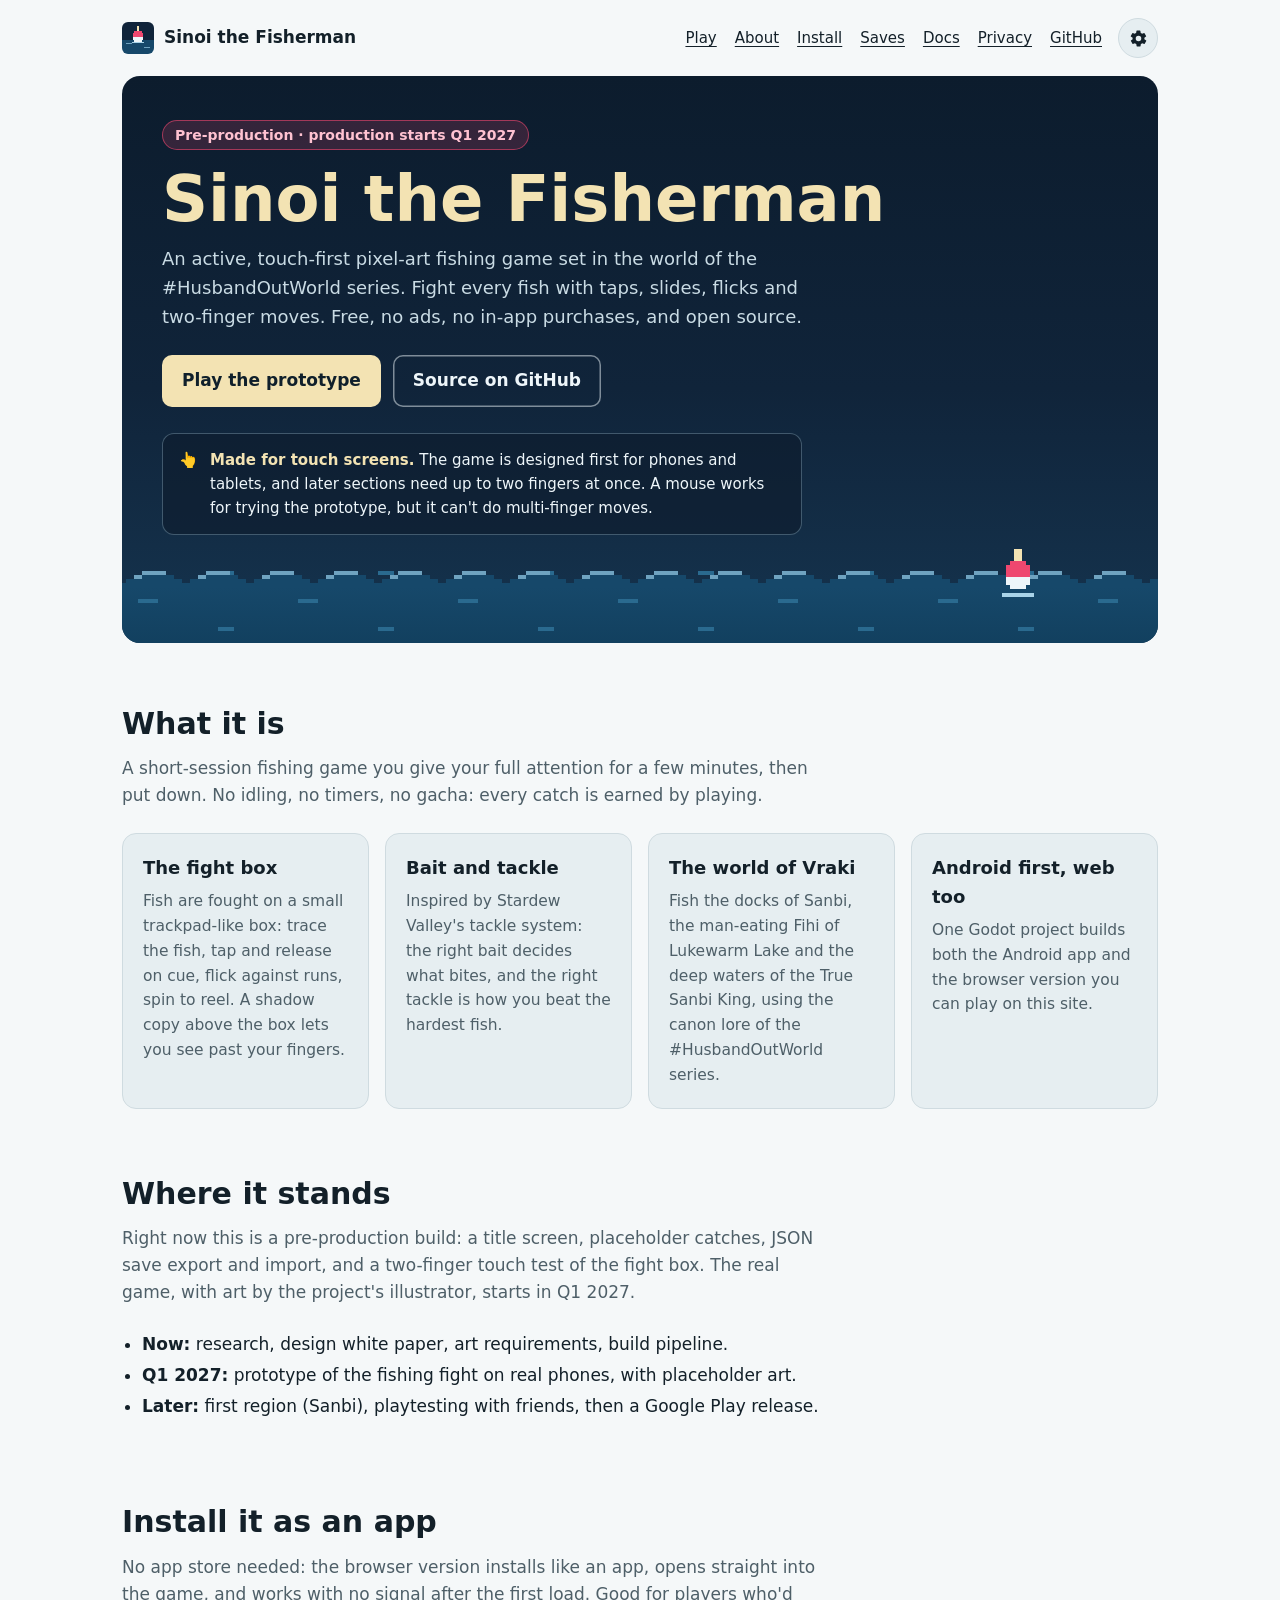
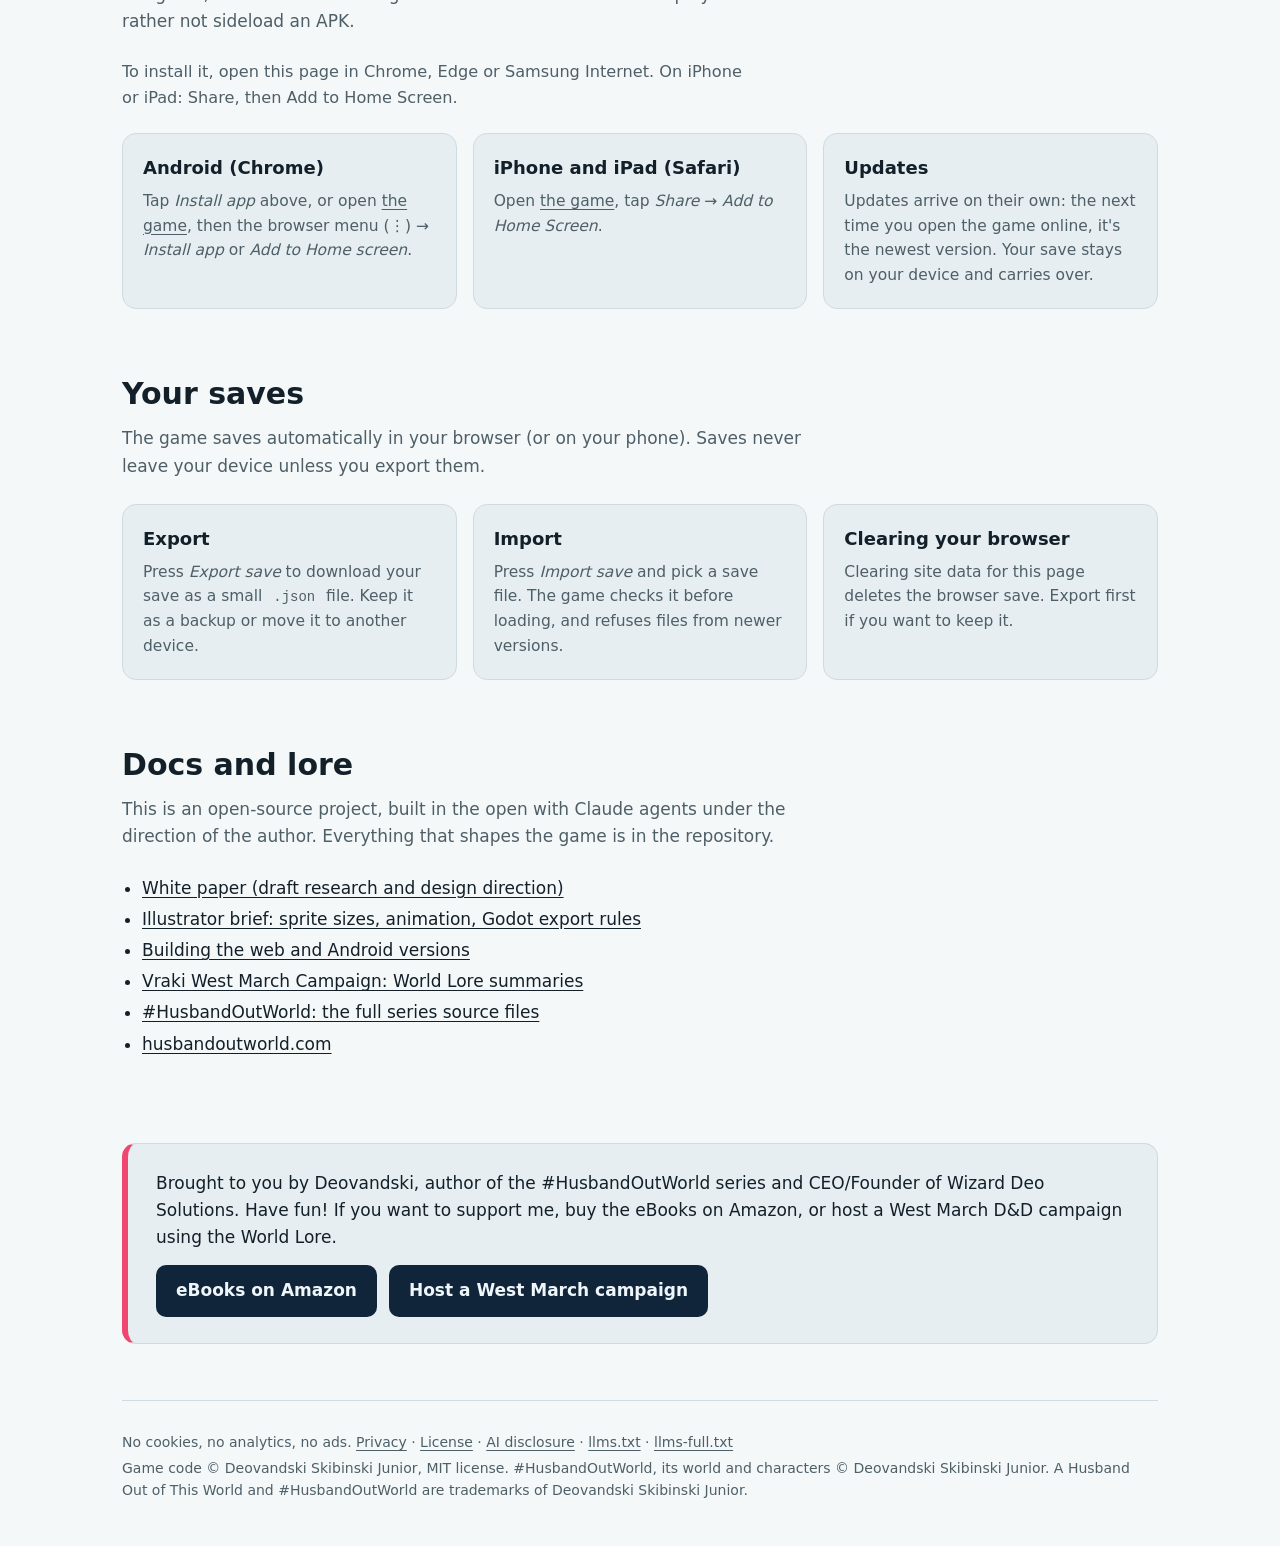
==== commit ee3dda1a: "Settings menu and Stats for nerds debug page Closes #22  Co-Authored-By: Claude Opus 5.5 <noreply@an" ====
--- a/site/index.html
+++ b/site/index.html
@@ -25,18 +25,48 @@
 </head>
 <body>
   <div class="wrap">
+    <!-- one-source:header (tools/sync_site.py; edit tools/site_parts/header.html) -->
     <header class="top">
-      <a class="brand" href="./"><img src="icon.png" alt="">Sinoi the Fisherman</a>
+      <a class="brand" href="./"><img src="./icon.png" alt="">Sinoi the Fisherman</a>
       <nav>
-        <a href="play/">Play</a>
+        <a href="./play/">Play</a>
         <a href="#about">About</a>
         <a href="#install">Install</a>
         <a href="#saves">Saves</a>
         <a href="#docs">Docs</a>
-        <a href="privacy.html">Privacy</a>
+        <a href="./privacy.html">Privacy</a>
         <a href="https://github.com/Deovandski/Sinoi-the-fisherman">GitHub</a>
       </nav>
+      <!-- The gear opens Settings (settings.js). Gear.astro in Deovandski/Deovandski-repo-template. -->
+      <button class="gear" id="gear" type="button" aria-haspopup="dialog" aria-controls="site-settings" aria-label="Settings" title="Settings"><svg viewBox="0 0 24 24" width="19" height="19" aria-hidden="true"><path fill="currentColor" d="M19.4 13a7.6 7.6 0 0 0 0-2l2.1-1.6a.5.5 0 0 0 .1-.6l-2-3.5a.5.5 0 0 0-.6-.2l-2.5 1a7.5 7.5 0 0 0-1.7-1l-.4-2.6a.5.5 0 0 0-.5-.5h-4a.5.5 0 0 0-.5.4l-.4 2.7c-.6.2-1.2.6-1.7 1l-2.5-1a.5.5 0 0 0-.6.2l-2 3.5a.5.5 0 0 0 .1.6L4.6 11a7.6 7.6 0 0 0 0 2l-2.1 1.6a.5.5 0 0 0-.1.6l2 3.5c.1.2.4.3.6.2l2.5-1c.5.4 1.1.8 1.7 1l.4 2.6c0 .3.2.5.5.5h4c.3 0 .5-.2.5-.4l.4-2.7c.6-.2 1.2-.6 1.7-1l2.5 1c.2.1.5 0 .6-.2l2-3.5a.5.5 0 0 0-.1-.6L19.4 13ZM12 15.5a3.5 3.5 0 1 1 0-7 3.5 3.5 0 0 1 0 7Z"/></svg></button>
     </header>
+    <!-- Settings: the × (top right) or Esc closes it. SettingsDialog.astro in Deovandski/Deovandski-repo-template. -->
+    <dialog id="site-settings" class="site-settings" aria-labelledby="site-settings-title">
+      <form method="dialog">
+        <div class="settings-head">
+          <h2 id="site-settings-title">Settings</h2>
+          <button class="settings-close" value="close" aria-label="Close" title="Close"><svg viewBox="0 0 24 24" width="20" height="20" aria-hidden="true"><path fill="currentColor" d="M6.4 5 12 10.6 17.6 5 19 6.4 13.4 12l5.6 5.6-1.4 1.4-5.6-5.6L6.4 19 5 17.6l5.6-5.6L5 6.4 6.4 5Z"/></svg></button>
+        </div>
+        <div class="setting setting-app"><span>App</span>
+          <div class="install-app" data-install-app>
+            <span class="install-app__strings" hidden>
+              <span data-k="installed">You’re using the installed app.</span>
+              <span data-k="done">Installed! Open it from your home screen or app list.</span>
+              <span data-k="android">No install button? Open this page in Chrome (⋮ → Open in Chrome), then ⋮ → Install app.</span>
+              <span data-k="ios">On iPhone or iPad: tap Share, then Add to Home Screen.</span>
+              <span data-k="other">To install it, open this page in Chrome, Edge or Samsung Internet. On iPhone or iPad: Share, then Add to Home Screen.</span>
+            </span>
+            <button type="button" class="install-app__btn" hidden>
+              <svg viewBox="0 0 24 24" width="18" height="18" aria-hidden="true"><path fill="currentColor" d="M11 3h2v9.6l3.3-3.3 1.4 1.4L12 16.4l-5.7-5.7 1.4-1.4 3.3 3.3V3Zm-6 15h14v2H5v-2Z"/></svg>
+              <span>Install app</span>
+            </button>
+            <p class="install-app__note" aria-live="polite"></p>
+          </div>
+        </div>
+        <div class="setting setting-debug"><span>Stats for nerds</span><a class="debug-btn" href="./debug/" translate="no">DEBUG</a></div>
+      </form>
+    </dialog>
+    <!-- /one-source:header -->
 
     <div class="hero">
       <span class="badge">Pre-production · production starts Q1 2027</span>
@@ -77,7 +107,8 @@
     <section id="install">
       <h2>Install it as an app</h2>
       <p class="lede">No app store needed: the browser version installs like an app, opens straight into the game, and works with no signal after the first load. Good for players who'd rather not sideload an APK.</p>
-      <!-- Install app button (install-app.js): shows when the browser can install the game right now, otherwise how to get there. -->
+      <!-- Install app button (install-app.js): shows when the browser can install the game right now, otherwise how to get there. Also in Settings › App. -->
+      <!-- one-source:install-app (tools/sync_site.py; edit tools/site_parts/install-app.html) -->
       <div class="install-app" data-install-app>
         <span class="install-app__strings" hidden>
           <span data-k="installed">You’re using the installed app.</span>
@@ -92,6 +123,7 @@
         </button>
         <p class="install-app__note" aria-live="polite"></p>
       </div>
+      <!-- /one-source:install-app -->
       <div class="grid">
         <div class="card"><h3>Android (Chrome)</h3><p>Tap <em>Install app</em> above, or open <a href="play/">the game</a>, then the browser menu (⋮) → <em>Install app</em> or <em>Add to Home screen</em>.</p></div>
         <div class="card"><h3>iPhone and iPad (Safari)</h3><p>Open <a href="play/">the game</a>, tap <em>Share</em> → <em>Add to Home Screen</em>.</p></div>
@@ -134,7 +166,7 @@
 
     <!-- one-source:footer (tools/sync_site.py; edit tools/site_parts/footer.html) -->
     <footer>
-      <p>No cookies, no analytics, no ads. <a href="privacy.html">Privacy</a> · <a href="https://github.com/Deovandski/Sinoi-the-fisherman/blob/main/LICENSE">License</a> · <a href="https://github.com/Deovandski/Sinoi-the-fisherman/blob/main/AI-DISCLOSURE.md">AI disclosure</a> · <a href="llms.txt">llms.txt</a> · <a href="llms-full.txt">llms-full.txt</a></p>
+      <p>No cookies, no analytics, no ads. <a href="./privacy.html">Privacy</a> · <a href="https://github.com/Deovandski/Sinoi-the-fisherman/blob/main/LICENSE">License</a> · <a href="https://github.com/Deovandski/Sinoi-the-fisherman/blob/main/AI-DISCLOSURE.md">AI disclosure</a> · <a href="./llms.txt">llms.txt</a> · <a href="./llms-full.txt">llms-full.txt</a></p>
       <p>Game code © Deovandski Skibinski Junior, MIT license. #HusbandOutWorld, its world and characters © Deovandski Skibinski Junior. A Husband Out of This World and #HusbandOutWorld are trademarks of Deovandski Skibinski Junior.</p>
     </footer>
     <!-- /one-source:footer -->
@@ -149,5 +181,6 @@
     <button type="button" class="pv-next" aria-label="Next picture" hidden>›</button>
   </dialog>
   <script src="photo-viewer.js" defer></script>
+  <script src="settings.js" defer></script>
 </body>
 </html>
--- a/site/style.css
+++ b/site/style.css
@@ -42,7 +42,11 @@
 .top { display: flex; align-items: center; justify-content: space-between; gap: 16px; padding: 18px 0; flex-wrap: wrap; }
 .brand { display: flex; align-items: center; gap: 10px; font-weight: 800; text-decoration: none; }
 .brand img { width: 32px; height: 32px; image-rendering: pixelated; border-radius: 6px; }
-.top nav { display: flex; gap: 18px; font-size: 15px; flex-wrap: wrap; }
+.top nav { display: flex; gap: 18px; font-size: 15px; flex-wrap: wrap; margin-left: auto; }
+@media (max-width: 640px) {
+  .top nav { order: 3; flex-basis: 100%; margin-left: 0; gap: 8px 16px; }
+  .top .gear { margin-left: auto; }
+}
 
 .hero {
   /* Night sky over the whole text area; the sea is a strip along the bottom
@@ -146,3 +150,29 @@
 
 /* Install app button (install-app.css), themed for this site. */
 #install .install-app { margin: 0 0 22px; --install-accent: var(--sand); --install-ink: #10202b; --install-muted: var(--ink-soft); }
+
+/* ---------- Settings (the gear, top right; tools/site_parts/header.html, settings.js) ----------
+   From Deovandski/Deovandski-repo-template src/styles/site.css. */
+.gear { display: inline-grid; place-items: center; flex: none; width: 40px; height: 40px; padding: 0; border-radius: 50%; border: 1px solid var(--rule); background: var(--paper-2); color: var(--ink); cursor: pointer; }
+.gear:hover { border-color: var(--sea-2); }
+.site-settings { border: 1px solid var(--rule); border-radius: 14px; background: var(--paper); color: var(--ink); width: min(26rem, calc(100vw - 32px)); padding: 20px 22px; font: inherit; }
+.site-settings::backdrop { background: rgba(5, 12, 18, .65); backdrop-filter: blur(3px); }
+.site-settings .settings-head { display: flex; justify-content: space-between; align-items: center; gap: 12px; margin: 0 0 6px; }
+.site-settings h2 { font-size: 24px; margin: 0; }
+.site-settings .settings-close { display: grid; place-items: center; width: 40px; height: 40px; margin-right: -8px; border: 0; border-radius: 50%; background: transparent; color: var(--ink); cursor: pointer; }
+.site-settings .settings-close:hover { background: var(--paper-2); }
+.site-settings .setting { display: flex; justify-content: space-between; align-items: center; gap: 16px; padding: 14px 0; border-bottom: 1px solid var(--rule); }
+.site-settings .setting > span { font-weight: 700; }
+.site-settings .setting-app { align-items: flex-start; }
+.site-settings .setting-app .install-app { justify-items: end; text-align: right; max-width: 72%; font-size: 15px; --install-accent: var(--sand); --install-ink: #10202b; --install-muted: var(--ink-soft); }
+.site-settings .setting-debug { border-bottom: 0; }
+/* The DEBUG button looks like the terminal it opens (debug/): black, green, monospace, a soft glow. */
+.site-settings .debug-btn { font: 700 14px/1 ui-monospace, "Cascadia Mono", Consolas, monospace; letter-spacing: .12em; padding: 11px 16px; border-radius: 8px; background: #000; color: #39ff14; text-decoration: none; text-shadow: 0 0 6px rgba(57, 255, 20, .6); border: 1px solid #1f6f12; }
+.site-settings .debug-btn:hover { box-shadow: 0 0 10px rgba(57, 255, 20, .35); }
+
+/* ---------- Stats for nerds (debug/, debug.js) ----------
+   The whole page turns black; the header and footer switch to dark colours so they stay readable. */
+.page-terminal { --paper: #000; --paper-2: #0b0f0b; --rule: #1d2a1d; --ink: #d8e6d8; --ink-soft: #8fa58f; color-scheme: dark; background: #000; color: var(--ink); }
+.page-terminal .debug-terminal { margin: 8px 0 32px; }
+.page-terminal .debug-noscript { color: #39ff14; font-family: ui-monospace, Consolas, monospace; }
+.visually-hidden { position: absolute; width: 1px; height: 1px; margin: -1px; padding: 0; overflow: hidden; clip-path: inset(50%); white-space: nowrap; border: 0; }
